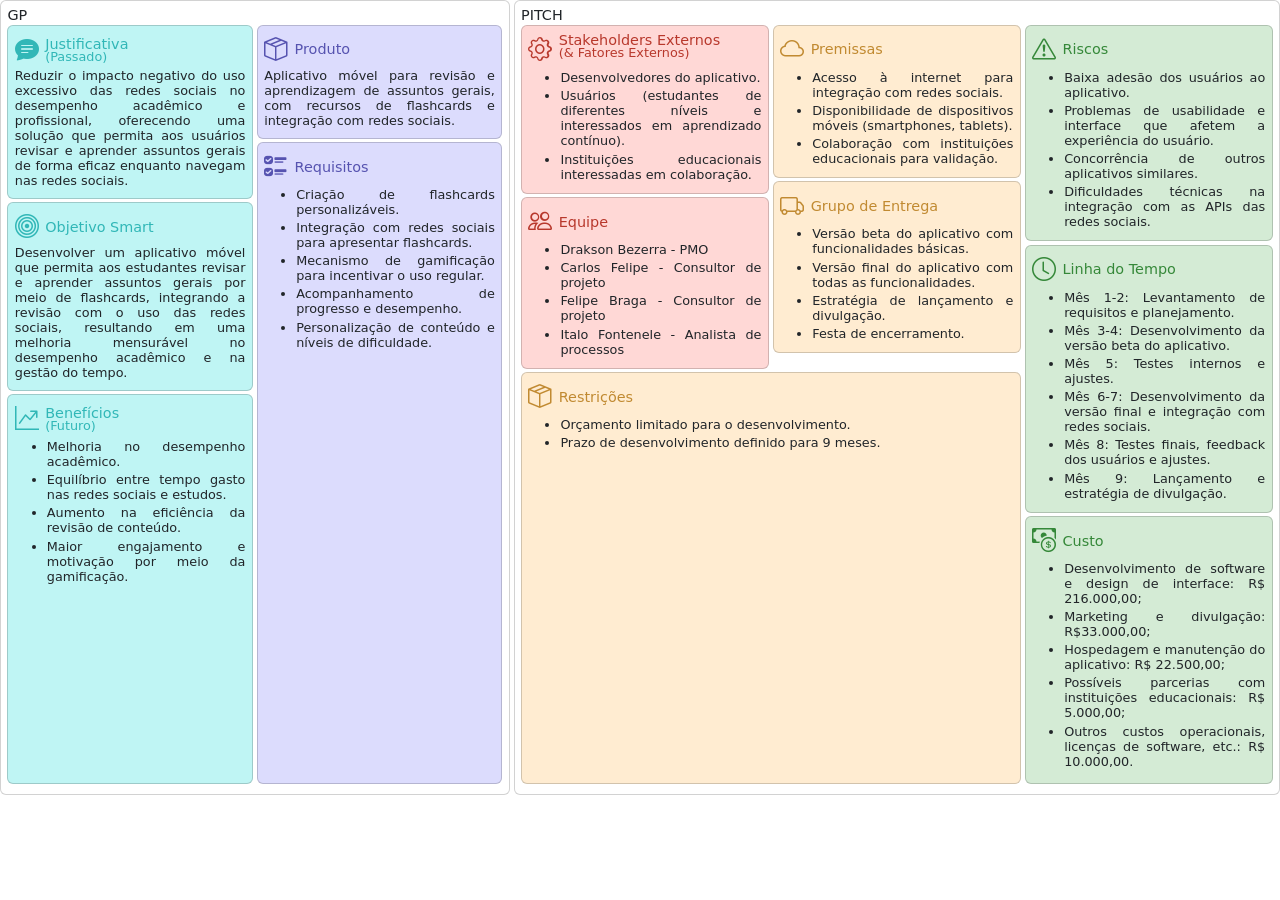
==== index.html @ 77c38dc1 "mudança de nome do arquivo: canvas.html → index.html" ====
<!doctype html>
<html lang="en">

<head>
	<meta charset="utf-8">
	<meta name="viewport" content="width=device-width, initial-scale=1">
	<title>Bootstrap demo</title>
	<link href="https://cdn.jsdelivr.net/npm/bootstrap@5.3.1/dist/css/bootstrap.min.css" rel="stylesheet"
		integrity="sha384-4bw+/aepP/YC94hEpVNVgiZdgIC5+VKNBQNGCHeKRQN+PtmoHDEXuppvnDJzQIu9" crossorigin="anonymous">
	<link rel="stylesheet" href="https://cdn.jsdelivr.net/npm/bootstrap-icons@1.10.5/font/bootstrap-icons.css">

	<link rel="stylesheet" href="/styles.css">
</head>

<body>
	<!-- <div class="container"> -->
	<div class="row gx-1">
		<div class="w-40">
			<div class="card h-100">
				<h5 class="card-title">GP</h5>
				<div class="card-body">
					<div class="row gx-1 h-100">
						<div class="col d-flex flex-column">

							<div class="card azul">
								<div class="card-head">
									<div class="card-icon">
										<i class="bi bi-chat-text-fill"></i>
									</div>
									<div class="card-herders-text">
										<h5 class="card-title">Justificativa</h5>
										<h6 class="card-subtitle">(Passado)</h6>
									</div>
								</div>
								<div class="card-body">
									<div class="card-body">
										<p>Reduzir o impacto negativo do uso excessivo das redes sociais no desempenho acadêmico e
											profissional, oferecendo uma solução que permita aos usuários revisar e aprender assuntos gerais
											de forma eficaz enquanto navegam nas redes sociais.</p>
									</div>
								</div>
							</div>

							<div class="card azul">
								<div class="card-head">
									<div class="card-icon">
										<i class="bi bi-bullseye"></i>
									</div>
									<div class="card-herders-text">
										<h5 class="card-title">Objetivo Smart</h5>
									</div>
								</div>
								<div class="card-body">
									<p>Desenvolver um aplicativo móvel que permita aos estudantes revisar e aprender assuntos gerais
										por meio de flashcards, integrando a revisão com o uso das redes sociais, resultando em uma
										melhoria mensurável no desempenho acadêmico e na gestão do tempo.</p>
								</div>
							</div>

							<div class="card azul flex-fill">
								<div class="card-head">
									<div class="card-icon">
										<i class="bi bi-graph-up-arrow"></i>
									</div>
									<div class="card-herders-text">
										<h5 class="card-title">Benefícios</h5>
										<h6 class="card-subtitle">(Futuro)</h6>
									</div>
								</div>
								<div class="card-body">
									<ul>
										<li>Melhoria no desempenho acadêmico.</li>
										<li>Equilíbrio entre tempo gasto nas redes sociais e estudos.</li>
										<li>Aumento na eficiência da revisão de conteúdo.</li>
										<li>Maior engajamento e motivação por meio da gamificação.</li>
									</ul>
								</div>
							</div>

						</div>
						<div class="col d-flex flex-column">

							<div class="card roxo">
								<div class="card-head">
									<div class="card-icon">
										<i class="bi bi-box-seam"></i>
									</div>
									<div class="card-herders-text">
										<h5 class="card-title">Produto</h5>
									</div>
								</div>
								<div class="card-body">
									<p>Aplicativo móvel para revisão e aprendizagem de assuntos gerais, com recursos de flashcards e
										integração com redes sociais.</p>
								</div>
							</div>

							<div class="card roxo flex-fill">
								<div class="card-head">
									<div class="card-icon">
										<i class="bi bi-ui-checks"></i>
									</div>
									<div class="card-herders-text">
										<h5 class="card-title">Requisitos</h5>
									</div>
								</div>
								<div class="card-body">
									<ul>
										<li>Criação de flashcards personalizáveis.</li>
										<li>Integração com redes sociais para apresentar flashcards.</li>
										<li>Mecanismo de gamificação para incentivar o uso regular.</li>
										<li>Acompanhamento de progresso e desempenho.</li>
										<li>Personalização de conteúdo e níveis de dificuldade.</li>
									</ul>
								</div>
							</div>

						</div>
					</div>
				</div>
			</div>
		</div>
		<div class="col">
			<div class="card h-100">
				<h5 class="card-title">PITCH</h5>
				<div class="card-body">
					<div class="row gx-1 h-100">
						<div class="col-8 d-flex flex-column">
							<div class="row gx-1">
								<div class="col d-flex flex-column">

									<div class="card vermelho">
										<div class="card-head">
											<div class="card-icon">
												<i class="bi bi-gear"></i>
											</div>
											<div class="card-herders-text">
												<h5 class="card-title">Stakeholders Externos</h5>
												<h6 class="card-subtitle mb-2 tesxt-body-secondary">(& Fatores Externos)</h6>
											</div>
										</div>
										<div class="card-body">
											<!-- Some borders are removed -->
											<ul>
												<li>Desenvolvedores do aplicativo.</li>
												<li>Usuários (estudantes de diferentes níveis e interessados em aprendizado contínuo).</li>
												<li>Instituições educacionais interessadas em colaboração.</li>
											</ul>
										</div>
									</div>

									<div class="card vermelho flex-fill">
										<div class="card-head">
											<div class="card-icon">
												<i class="bi bi-people"></i>
											</div>
											<div class="card-herders-text">
												<h5 class="card-title">Equipe</h5>
											</div>
										</div>
										<div class="card-body">
											<ul>
												<li>Drakson Bezerra - PMO</li>
												<li>Carlos Felipe - Consultor de projeto</li>
												<li>Felipe Braga - Consultor de projeto</li>
												<li>Italo Fontenele - Analista de processos</li>
											</ul>
										</div>
									</div>

								</div>
								<div class="col d-flex flex-column">

									<div class="card amarelo">
										<div class="card-head">
											<div class="card-icon">
												<i class="bi bi-cloud"></i>
											</div>
											<div class="card-herders-text">
												<h5 class="card-title">Premissas</h5>
											</div>
										</div>
										<div class="card-body">
											<!-- Some borders are removed -->
											<ul>
												<li>Acesso à internet para integração com redes sociais.</li>
												<li>Disponibilidade de dispositivos móveis (smartphones, tablets).</li>
												<li>Colaboração com instituições educacionais para validação.</li>
											</ul>
										</div>
									</div>

									<div class="card amarelo">
										<div class="card-head">
											<div class="card-icon">
												<i class="bi bi-truck"></i>
											</div>
											<div class="card-herders-text">
												<h5 class="card-title">Grupo de Entrega</h5>
											</div>
										</div>
										<div class="card-body">
											<ul>
												<li>Versão beta do aplicativo com funcionalidades básicas.</li>
												<li>Versão final do aplicativo com todas as funcionalidades.</li>
												<li>Estratégia de lançamento e divulgação.</li>
												<li>Festa de encerramento.</li>
											</ul>
										</div>
									</div>

								</div>
							</div>
							<div class="row gx-1 h-100">
								<div class="col d-flex flex-column">

									<div class="card amarelo flex-fill">
										<div class="card-head">
											<div class="card-icon">
												<i class="bi bi-box-seam"></i>
											</div>
											<div class="card-herders-text">
												<h5 class="card-title">Restrições</h5>
											</div>
										</div>
										<div class="card-body">
											<ul>
												<li>Orçamento limitado para o desenvolvimento.</li>
												<li>Prazo de desenvolvimento definido para 9 meses.</li>
											</ul>
										</div>
									</div>

								</div>
							</div>
						</div>
						<div class="col-4 d-flex flex-column">

							<div class="card verde">
								<div class="card-head">
									<div class="card-icon">
										<i class="bi bi-exclamation-triangle"></i>
									</div>
									<div class="card-herders-text">
										<h5 class="card-title">Riscos</h5>
									</div>
								</div>
								<div class="card-body">
									<ul>
										<li>Baixa adesão dos usuários ao aplicativo.</li>
										<li>Problemas de usabilidade e interface que afetem a experiência do usuário.</li>
										<li>Concorrência de outros aplicativos similares.</li>
										<li>Dificuldades técnicas na integração com as APIs das redes sociais.</li>
									</ul>
								</div>
							</div>

							<div class="card verde">
								<div class="card-head">
									<div class="card-icon">
										<i class="bi bi-clock"></i>
									</div>
									<div class="card-herders-text">
										<h5 class="card-title">Linha do Tempo</h5>
									</div>
								</div>
								<div class="card-body">
									<ul>
										<li>Mês 1-2: Levantamento de requisitos e planejamento.</li>
										<li>Mês 3-4: Desenvolvimento da versão beta do aplicativo.</li>
										<li>Mês 5: Testes internos e ajustes.</li>
										<li>Mês 6-7: Desenvolvimento da versão final e integração com redes sociais.</li>
										<li>Mês 8: Testes finais, feedback dos usuários e ajustes.</li>
										<li>Mês 9: Lançamento e estratégia de divulgação.</li>
									</ul>
								</div>
							</div>

							<div class="card verde flex-fill">
								<div class="card-head">
									<div class="card-icon">
										<i class="bi bi-cash-coin"></i>
									</div>
									<div class="card-herders-text">
										<h5 class="card-title">Custo</h5>
									</div>
								</div>
								<div class="card-body">
									<ul>
										<li>Desenvolvimento de software e design de interface: R$ 216.000,00;</li>
										<li>Marketing e divulgação: R$33.000,00;</li>
										<li>Hospedagem e manutenção do aplicativo: R$ 22.500,00;</li>
										<li>Possíveis parcerias com instituições educacionais: R$ 5.000,00;</li>
										<li>Outros custos operacionais, licenças de software, etc.: R$ 10.000,00.</li>
									</ul>
								</div>
							</div>

						</div>
					</div>
				</div>
			</div>
		</div>

	</div>
	<!-- </div> -->






	<script src="https://cdn.jsdelivr.net/npm/bootstrap@5.3.1/dist/js/bootstrap.bundle.min.js"
		integrity="sha384-HwwvtgBNo3bZJJLYd8oVXjrBZt8cqVSpeBNS5n7C8IVInixGAoxmnlMuBnhbgrkm" crossorigin="anonymous">
		</script>
</body>

</html>
---- styles.css ----
p {
	font-size: 0.8rem;
	margin-bottom: 0.2rem;
	line-height: initial;
}

li {
	font-size: 0.8rem;
	background-color: #00ffff00 !important;
	line-height: initial;
	padding-top: 0.1rem !important;
	padding-bottom: 0.1rem !important;
}

ul {
	margin-bottom: 0.2rem;
}

.card {
	padding: 0.4rem !important;
	margin-bottom: 0.2rem;
}

h5.card-title {
	font-size: 0.9rem;
	margin-bottom: 0px;
}

h6.card-subtitle {
	font-size: 0.8rem;
	margin-bottom: 0px;
}

.card-head {
	display: flex;
	flex-direction: row;
	align-items: center;

	.row {
		align-items: center;
	}
}

.card-body {
	padding: 0px;
	text-align: justify;
}

.card-icon {
	font-size: 1.5rem;
	padding: 0px;
	padding-right: 0.4rem;
	text-align: right;
	width: 2rem !important;
	float: left;
}

.card-herders-text {
	width: 100%;
	height: 100%;
	align-items: center;
}

.azul {
	background-color: #BFF5F4;

	.card-head {
		color: #31b7b7 !important;
	}
}

.roxo {
	background-color: #DCDCFD;

	.card-head {
		color: #5653b0 !important;
	}
}

.vermelho {
	background-color: #FFD8D6;

	.card-head {
		color: #b8382c !important;
	}
}

.amarelo {
	background-color: #FFECD1;

	.card-head {
		color: #c18a31 !important;
	}
}

.verde {
	background-color: #D4EBD5;

	.card-head {
		color: #358839 !important;
	}
}

.v-auto {
	flex: 0 1 auto;
}

.v-remaining {
	flex: 1 1 auto;
}

.w-40 {
	width: 40%;
}

.last-child {
	flex: 1 1 100%;
}

.card-herders-text {
	display: flex;
	align-items: flex-start;
	flex-direction: column;
	justify-content: center;
}
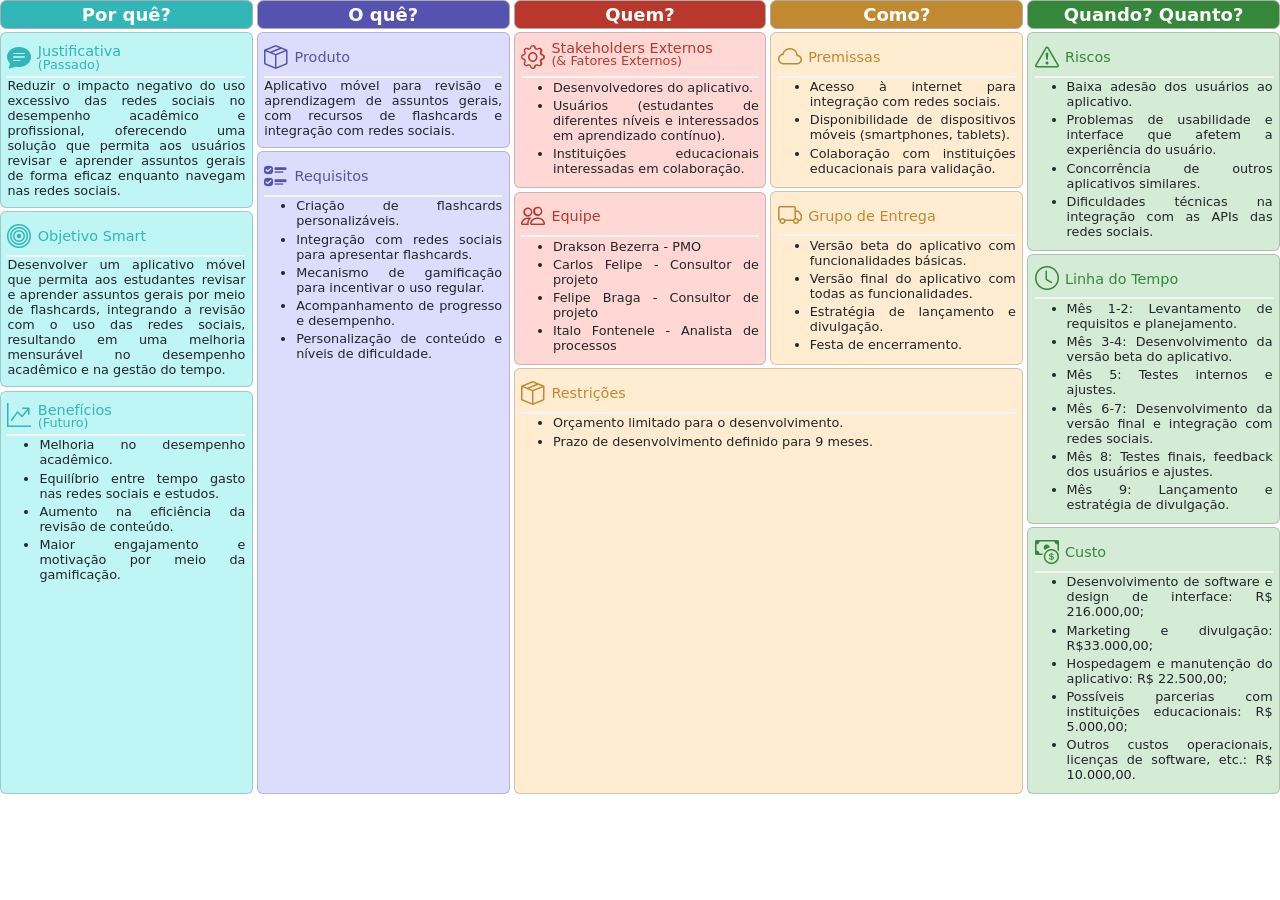
==== commit da746fad: "adição de cabeçalhos nas colunas" ====
--- a/index.html
+++ b/index.html
@@ -4,311 +4,295 @@
 <head>
 	<meta charset="utf-8">
 	<meta name="viewport" content="width=device-width, initial-scale=1">
-	<title>Bootstrap demo</title>
+	<title>PARE - PM Canvas</title>
 	<link href="https://cdn.jsdelivr.net/npm/bootstrap@5.3.1/dist/css/bootstrap.min.css" rel="stylesheet"
 		integrity="sha384-4bw+/aepP/YC94hEpVNVgiZdgIC5+VKNBQNGCHeKRQN+PtmoHDEXuppvnDJzQIu9" crossorigin="anonymous">
 	<link rel="stylesheet" href="https://cdn.jsdelivr.net/npm/bootstrap-icons@1.10.5/font/bootstrap-icons.css">
 
-	<link rel="stylesheet" href="/styles.css">
+	<link rel="stylesheet" href="css/styles.css">
 </head>
 
 <body>
-	<!-- <div class="container"> -->
-	<div class="row gx-1">
-		<div class="w-40">
-			<div class="card h-100">
-				<h5 class="card-title">GP</h5>
-				<div class="card-body">
-					<div class="row gx-1 h-100">
-						<div class="col d-flex flex-column">
-
-							<div class="card azul">
-								<div class="card-head">
-									<div class="card-icon">
-										<i class="bi bi-chat-text-fill"></i>
-									</div>
-									<div class="card-herders-text">
-										<h5 class="card-title">Justificativa</h5>
-										<h6 class="card-subtitle">(Passado)</h6>
-									</div>
-								</div>
-								<div class="card-body">
-									<div class="card-body">
-										<p>Reduzir o impacto negativo do uso excessivo das redes sociais no desempenho acadêmico e
-											profissional, oferecendo uma solução que permita aos usuários revisar e aprender assuntos gerais
-											de forma eficaz enquanto navegam nas redes sociais.</p>
-									</div>
-								</div>
-							</div>
-
-							<div class="card azul">
-								<div class="card-head">
-									<div class="card-icon">
-										<i class="bi bi-bullseye"></i>
-									</div>
-									<div class="card-herders-text">
-										<h5 class="card-title">Objetivo Smart</h5>
-									</div>
-								</div>
-								<div class="card-body">
-									<p>Desenvolver um aplicativo móvel que permita aos estudantes revisar e aprender assuntos gerais
-										por meio de flashcards, integrando a revisão com o uso das redes sociais, resultando em uma
-										melhoria mensurável no desempenho acadêmico e na gestão do tempo.</p>
-								</div>
-							</div>
-
-							<div class="card azul flex-fill">
-								<div class="card-head">
-									<div class="card-icon">
-										<i class="bi bi-graph-up-arrow"></i>
-									</div>
-									<div class="card-herders-text">
-										<h5 class="card-title">Benefícios</h5>
-										<h6 class="card-subtitle">(Futuro)</h6>
-									</div>
-								</div>
-								<div class="card-body">
-									<ul>
-										<li>Melhoria no desempenho acadêmico.</li>
-										<li>Equilíbrio entre tempo gasto nas redes sociais e estudos.</li>
-										<li>Aumento na eficiência da revisão de conteúdo.</li>
-										<li>Maior engajamento e motivação por meio da gamificação.</li>
-									</ul>
-								</div>
-							</div>
-
-						</div>
-						<div class="col d-flex flex-column">
-
-							<div class="card roxo">
-								<div class="card-head">
-									<div class="card-icon">
-										<i class="bi bi-box-seam"></i>
-									</div>
-									<div class="card-herders-text">
-										<h5 class="card-title">Produto</h5>
-									</div>
-								</div>
-								<div class="card-body">
-									<p>Aplicativo móvel para revisão e aprendizagem de assuntos gerais, com recursos de flashcards e
-										integração com redes sociais.</p>
-								</div>
-							</div>
-
-							<div class="card roxo flex-fill">
-								<div class="card-head">
-									<div class="card-icon">
-										<i class="bi bi-ui-checks"></i>
-									</div>
-									<div class="card-herders-text">
-										<h5 class="card-title">Requisitos</h5>
-									</div>
-								</div>
-								<div class="card-body">
-									<ul>
-										<li>Criação de flashcards personalizáveis.</li>
-										<li>Integração com redes sociais para apresentar flashcards.</li>
-										<li>Mecanismo de gamificação para incentivar o uso regular.</li>
-										<li>Acompanhamento de progresso e desempenho.</li>
-										<li>Personalização de conteúdo e níveis de dificuldade.</li>
-									</ul>
-								</div>
-							</div>
-
-						</div>
-					</div>
-				</div>
-			</div>
+	<div class="row gx-1 h-100">
+		<div class="d-flex flex-column w-20">
+
+			<div class="column-header azul">Por quê?</div>
+
+			<div class="card azul">
+				<div class="card-head">
+					<div class="card-icon">
+						<i class="bi bi-chat-text-fill"></i>
+					</div>
+					<div class="card-herders-text">
+						<h5 class="card-title">Justificativa</h5>
+						<h6 class="card-subtitle">(Passado)</h6>
+					</div>
+				</div>
+				<div class="card-body">
+					<div class="card-body">
+						<p>Reduzir o impacto negativo do uso excessivo das redes sociais no desempenho acadêmico e
+							profissional, oferecendo uma solução que permita aos usuários revisar e aprender assuntos gerais
+							de forma eficaz enquanto navegam nas redes sociais.</p>
+					</div>
+				</div>
+			</div>
+
+			<div class="card azul">
+				<div class="card-head">
+					<div class="card-icon">
+						<i class="bi bi-bullseye"></i>
+					</div>
+					<div class="card-herders-text">
+						<h5 class="card-title">Objetivo Smart</h5>
+					</div>
+				</div>
+				<div class="card-body">
+					<p>Desenvolver um aplicativo móvel que permita aos estudantes revisar e aprender assuntos gerais
+						por meio de flashcards, integrando a revisão com o uso das redes sociais, resultando em uma
+						melhoria mensurável no desempenho acadêmico e na gestão do tempo.</p>
+				</div>
+			</div>
+
+			<div class="card azul flex-fill">
+				<div class="card-head">
+					<div class="card-icon">
+						<i class="bi bi-graph-up-arrow"></i>
+					</div>
+					<div class="card-herders-text">
+						<h5 class="card-title">Benefícios</h5>
+						<h6 class="card-subtitle">(Futuro)</h6>
+					</div>
+				</div>
+				<div class="card-body">
+					<ul>
+						<li>Melhoria no desempenho acadêmico.</li>
+						<li>Equilíbrio entre tempo gasto nas redes sociais e estudos.</li>
+						<li>Aumento na eficiência da revisão de conteúdo.</li>
+						<li>Maior engajamento e motivação por meio da gamificação.</li>
+					</ul>
+				</div>
+			</div>
+
 		</div>
-		<div class="col">
-			<div class="card h-100">
-				<h5 class="card-title">PITCH</h5>
-				<div class="card-body">
-					<div class="row gx-1 h-100">
-						<div class="col-8 d-flex flex-column">
-							<div class="row gx-1">
-								<div class="col d-flex flex-column">
-
-									<div class="card vermelho">
-										<div class="card-head">
-											<div class="card-icon">
-												<i class="bi bi-gear"></i>
-											</div>
-											<div class="card-herders-text">
-												<h5 class="card-title">Stakeholders Externos</h5>
-												<h6 class="card-subtitle mb-2 tesxt-body-secondary">(& Fatores Externos)</h6>
-											</div>
-										</div>
-										<div class="card-body">
-											<!-- Some borders are removed -->
-											<ul>
-												<li>Desenvolvedores do aplicativo.</li>
-												<li>Usuários (estudantes de diferentes níveis e interessados em aprendizado contínuo).</li>
-												<li>Instituições educacionais interessadas em colaboração.</li>
-											</ul>
-										</div>
-									</div>
-
-									<div class="card vermelho flex-fill">
-										<div class="card-head">
-											<div class="card-icon">
-												<i class="bi bi-people"></i>
-											</div>
-											<div class="card-herders-text">
-												<h5 class="card-title">Equipe</h5>
-											</div>
-										</div>
-										<div class="card-body">
-											<ul>
-												<li>Drakson Bezerra - PMO</li>
-												<li>Carlos Felipe - Consultor de projeto</li>
-												<li>Felipe Braga - Consultor de projeto</li>
-												<li>Italo Fontenele - Analista de processos</li>
-											</ul>
-										</div>
-									</div>
-
-								</div>
-								<div class="col d-flex flex-column">
-
-									<div class="card amarelo">
-										<div class="card-head">
-											<div class="card-icon">
-												<i class="bi bi-cloud"></i>
-											</div>
-											<div class="card-herders-text">
-												<h5 class="card-title">Premissas</h5>
-											</div>
-										</div>
-										<div class="card-body">
-											<!-- Some borders are removed -->
-											<ul>
-												<li>Acesso à internet para integração com redes sociais.</li>
-												<li>Disponibilidade de dispositivos móveis (smartphones, tablets).</li>
-												<li>Colaboração com instituições educacionais para validação.</li>
-											</ul>
-										</div>
-									</div>
-
-									<div class="card amarelo">
-										<div class="card-head">
-											<div class="card-icon">
-												<i class="bi bi-truck"></i>
-											</div>
-											<div class="card-herders-text">
-												<h5 class="card-title">Grupo de Entrega</h5>
-											</div>
-										</div>
-										<div class="card-body">
-											<ul>
-												<li>Versão beta do aplicativo com funcionalidades básicas.</li>
-												<li>Versão final do aplicativo com todas as funcionalidades.</li>
-												<li>Estratégia de lançamento e divulgação.</li>
-												<li>Festa de encerramento.</li>
-											</ul>
-										</div>
-									</div>
-
-								</div>
-							</div>
-							<div class="row gx-1 h-100">
-								<div class="col d-flex flex-column">
-
-									<div class="card amarelo flex-fill">
-										<div class="card-head">
-											<div class="card-icon">
-												<i class="bi bi-box-seam"></i>
-											</div>
-											<div class="card-herders-text">
-												<h5 class="card-title">Restrições</h5>
-											</div>
-										</div>
-										<div class="card-body">
-											<ul>
-												<li>Orçamento limitado para o desenvolvimento.</li>
-												<li>Prazo de desenvolvimento definido para 9 meses.</li>
-											</ul>
-										</div>
-									</div>
-
-								</div>
-							</div>
-						</div>
-						<div class="col-4 d-flex flex-column">
-
-							<div class="card verde">
-								<div class="card-head">
-									<div class="card-icon">
-										<i class="bi bi-exclamation-triangle"></i>
-									</div>
-									<div class="card-herders-text">
-										<h5 class="card-title">Riscos</h5>
-									</div>
-								</div>
-								<div class="card-body">
-									<ul>
-										<li>Baixa adesão dos usuários ao aplicativo.</li>
-										<li>Problemas de usabilidade e interface que afetem a experiência do usuário.</li>
-										<li>Concorrência de outros aplicativos similares.</li>
-										<li>Dificuldades técnicas na integração com as APIs das redes sociais.</li>
-									</ul>
-								</div>
-							</div>
-
-							<div class="card verde">
-								<div class="card-head">
-									<div class="card-icon">
-										<i class="bi bi-clock"></i>
-									</div>
-									<div class="card-herders-text">
-										<h5 class="card-title">Linha do Tempo</h5>
-									</div>
-								</div>
-								<div class="card-body">
-									<ul>
-										<li>Mês 1-2: Levantamento de requisitos e planejamento.</li>
-										<li>Mês 3-4: Desenvolvimento da versão beta do aplicativo.</li>
-										<li>Mês 5: Testes internos e ajustes.</li>
-										<li>Mês 6-7: Desenvolvimento da versão final e integração com redes sociais.</li>
-										<li>Mês 8: Testes finais, feedback dos usuários e ajustes.</li>
-										<li>Mês 9: Lançamento e estratégia de divulgação.</li>
-									</ul>
-								</div>
-							</div>
-
-							<div class="card verde flex-fill">
-								<div class="card-head">
-									<div class="card-icon">
-										<i class="bi bi-cash-coin"></i>
-									</div>
-									<div class="card-herders-text">
-										<h5 class="card-title">Custo</h5>
-									</div>
-								</div>
-								<div class="card-body">
-									<ul>
-										<li>Desenvolvimento de software e design de interface: R$ 216.000,00;</li>
-										<li>Marketing e divulgação: R$33.000,00;</li>
-										<li>Hospedagem e manutenção do aplicativo: R$ 22.500,00;</li>
-										<li>Possíveis parcerias com instituições educacionais: R$ 5.000,00;</li>
-										<li>Outros custos operacionais, licenças de software, etc.: R$ 10.000,00.</li>
-									</ul>
-								</div>
-							</div>
-
-						</div>
-					</div>
-				</div>
-			</div>
+		<div class="d-flex flex-column w-20">
+
+			<div class="column-header roxo">O quê?</div>
+
+			<div class="card roxo">
+				<div class="card-head">
+					<div class="card-icon">
+						<i class="bi bi-box-seam"></i>
+					</div>
+					<div class="card-herders-text">
+						<h5 class="card-title">Produto</h5>
+					</div>
+				</div>
+				<div class="card-body">
+					<p>Aplicativo móvel para revisão e aprendizagem de assuntos gerais, com recursos de flashcards e
+						integração com redes sociais.</p>
+				</div>
+			</div>
+
+			<div class="card roxo flex-fill">
+				<div class="card-head">
+					<div class="card-icon">
+						<i class="bi bi-ui-checks"></i>
+					</div>
+					<div class="card-herders-text">
+						<h5 class="card-title">Requisitos</h5>
+					</div>
+				</div>
+				<div class="card-body">
+					<ul>
+						<li>Criação de flashcards personalizáveis.</li>
+						<li>Integração com redes sociais para apresentar flashcards.</li>
+						<li>Mecanismo de gamificação para incentivar o uso regular.</li>
+						<li>Acompanhamento de progresso e desempenho.</li>
+						<li>Personalização de conteúdo e níveis de dificuldade.</li>
+					</ul>
+				</div>
+			</div>
+
 		</div>
-
+		<div class="d-flex flex-column w-40">
+			<div class="row gx-1">
+				<div class="col d-flex flex-column">
+
+					<div class="column-header vermelho">Quem?</div>
+
+					<div class="card vermelho">
+						<div class="card-head">
+							<div class="card-icon">
+								<i class="bi bi-gear"></i>
+							</div>
+							<div class="card-herders-text">
+								<h5 class="card-title">Stakeholders Externos</h5>
+								<h6 class="card-subtitle mb-2 tesxt-body-secondary">(& Fatores Externos)</h6>
+							</div>
+						</div>
+						<div class="card-body">
+							<!-- Some borders are removed -->
+							<ul>
+								<li>Desenvolvedores do aplicativo.</li>
+								<li>Usuários (estudantes de diferentes níveis e interessados em aprendizado contínuo).</li>
+								<li>Instituições educacionais interessadas em colaboração.</li>
+							</ul>
+						</div>
+					</div>
+
+					<div class="card vermelho flex-fill">
+						<div class="card-head">
+							<div class="card-icon">
+								<i class="bi bi-people"></i>
+							</div>
+							<div class="card-herders-text">
+								<h5 class="card-title">Equipe</h5>
+							</div>
+						</div>
+						<div class="card-body">
+							<ul>
+								<li>Drakson Bezerra - PMO</li>
+								<li>Carlos Felipe - Consultor de projeto</li>
+								<li>Felipe Braga - Consultor de projeto</li>
+								<li>Italo Fontenele - Analista de processos</li>
+							</ul>
+						</div>
+					</div>
+
+				</div>
+				<div class="col d-flex flex-column">
+
+			<div class="column-header amarelo">Como?</div>
+
+					<div class="card amarelo">
+						<div class="card-head">
+							<div class="card-icon">
+								<i class="bi bi-cloud"></i>
+							</div>
+							<div class="card-herders-text">
+								<h5 class="card-title">Premissas</h5>
+							</div>
+						</div>
+						<div class="card-body">
+							<!-- Some borders are removed -->
+							<ul>
+								<li>Acesso à internet para integração com redes sociais.</li>
+								<li>Disponibilidade de dispositivos móveis (smartphones, tablets).</li>
+								<li>Colaboração com instituições educacionais para validação.</li>
+							</ul>
+						</div>
+					</div>
+
+					<div class="card amarelo">
+						<div class="card-head">
+							<div class="card-icon">
+								<i class="bi bi-truck"></i>
+							</div>
+							<div class="card-herders-text">
+								<h5 class="card-title">Grupo de Entrega</h5>
+							</div>
+						</div>
+						<div class="card-body">
+							<ul>
+								<li>Versão beta do aplicativo com funcionalidades básicas.</li>
+								<li>Versão final do aplicativo com todas as funcionalidades.</li>
+								<li>Estratégia de lançamento e divulgação.</li>
+								<li>Festa de encerramento.</li>
+							</ul>
+						</div>
+					</div>
+
+				</div>
+			</div>
+			<div class="row gx-1 h-100">
+				<div class="col d-flex flex-column">
+
+					<div class="card amarelo flex-fill">
+						<div class="card-head">
+							<div class="card-icon">
+								<i class="bi bi-box-seam"></i>
+							</div>
+							<div class="card-herders-text">
+								<h5 class="card-title">Restrições</h5>
+							</div>
+						</div>
+						<div class="card-body">
+							<ul>
+								<li>Orçamento limitado para o desenvolvimento.</li>
+								<li>Prazo de desenvolvimento definido para 9 meses.</li>
+							</ul>
+						</div>
+					</div>
+
+				</div>
+			</div>
+		</div>
+		<div class="d-flex flex-column w-20">
+
+			<div class="column-header verde">Quando? Quanto?</div>
+
+			<div class="card verde">
+				<div class="card-head">
+					<div class="card-icon">
+						<i class="bi bi-exclamation-triangle"></i>
+					</div>
+					<div class="card-herders-text">
+						<h5 class="card-title">Riscos</h5>
+					</div>
+				</div>
+				<div class="card-body">
+					<ul>
+						<li>Baixa adesão dos usuários ao aplicativo.</li>
+						<li>Problemas de usabilidade e interface que afetem a experiência do usuário.</li>
+						<li>Concorrência de outros aplicativos similares.</li>
+						<li>Dificuldades técnicas na integração com as APIs das redes sociais.</li>
+					</ul>
+				</div>
+			</div>
+
+			<div class="card verde">
+				<div class="card-head">
+					<div class="card-icon">
+						<i class="bi bi-clock"></i>
+					</div>
+					<div class="card-herders-text">
+						<h5 class="card-title">Linha do Tempo</h5>
+					</div>
+				</div>
+				<div class="card-body">
+					<ul>
+						<li>Mês 1-2: Levantamento de requisitos e planejamento.</li>
+						<li>Mês 3-4: Desenvolvimento da versão beta do aplicativo.</li>
+						<li>Mês 5: Testes internos e ajustes.</li>
+						<li>Mês 6-7: Desenvolvimento da versão final e integração com redes sociais.</li>
+						<li>Mês 8: Testes finais, feedback dos usuários e ajustes.</li>
+						<li>Mês 9: Lançamento e estratégia de divulgação.</li>
+					</ul>
+				</div>
+			</div>
+
+			<div class="card verde flex-fill">
+				<div class="card-head">
+					<div class="card-icon">
+						<i class="bi bi-cash-coin"></i>
+					</div>
+					<div class="card-herders-text">
+						<h5 class="card-title">Custo</h5>
+					</div>
+				</div>
+				<div class="card-body">
+					<ul>
+						<li>Desenvolvimento de software e design de interface: R$ 216.000,00;</li>
+						<li>Marketing e divulgação: R$33.000,00;</li>
+						<li>Hospedagem e manutenção do aplicativo: R$ 22.500,00;</li>
+						<li>Possíveis parcerias com instituições educacionais: R$ 5.000,00;</li>
+						<li>Outros custos operacionais, licenças de software, etc.: R$ 10.000,00.</li>
+					</ul>
+				</div>
+			</div>
+
+		</div>
 	</div>
-	<!-- </div> -->
-
-
-
-
-
 
 	<script src="https://cdn.jsdelivr.net/npm/bootstrap@5.3.1/dist/js/bootstrap.bundle.min.js"
 		integrity="sha384-HwwvtgBNo3bZJJLYd8oVXjrBZt8cqVSpeBNS5n7C8IVInixGAoxmnlMuBnhbgrkm" crossorigin="anonymous">
--- a/css/styles.css
+++ b/css/styles.css
@@ -0,0 +1,161 @@
+p {
+	font-size: 0.8rem;
+	margin-bottom: 0.2rem;
+	line-height: initial;
+}
+
+li {
+	font-size: 0.8rem;
+	background-color: #00ffff00 !important;
+	line-height: initial;
+	padding-top: 0.1rem !important;
+	padding-bottom: 0.1rem !important;
+}
+
+ul {
+	margin-bottom: 0.2rem;
+}
+
+.card {
+	padding: 0.4rem !important;
+	margin-bottom: 0.2rem;
+}
+
+h5.card-title {
+	font-size: 0.9rem;
+	margin-bottom: 0px;
+}
+
+h6.card-subtitle {
+	font-size: 0.8rem;
+	margin-bottom: 0px;
+}
+
+.card-head {
+	display: flex;
+	flex-direction: row;
+	align-items: center;
+	border-bottom: whitesmoke solid 2px;
+
+	.row {
+		align-items: center;
+	}
+}
+
+.card-body {
+	padding: 0px;
+	text-align: justify;
+}
+
+.card-icon {
+	font-size: 1.5rem;
+	padding: 0px;
+	padding-right: 0.4rem;
+	text-align: right;
+	width: 2rem !important;
+	float: left;
+}
+
+.card-herders-text {
+	width: 100%;
+	height: 100%;
+	align-items: center;
+}
+
+.azul {
+	background-color: #BFF5F4;
+
+	.card-head {
+		color: #31b7b7 !important;
+	}
+}
+
+.roxo {
+	background-color: #DCDCFD;
+
+	.card-head {
+		color: #5653b0 !important;
+	}
+}
+
+.vermelho {
+	background-color: #FFD8D6;
+
+	.card-head {
+		color: #b8382c !important;
+	}
+}
+
+.amarelo {
+	background-color: #FFECD1;
+
+	.card-head {
+		color: #c18a31 !important;
+	}
+}
+
+.verde {
+	background-color: #D4EBD5;
+
+	.card-head {
+		color: #358839 !important;
+	}
+}
+
+.column-header {
+	color: white;
+	font-size: large;
+	font-weight: bold;
+	margin-bottom: 0.2rem;
+	border: 1px;
+	border-radius: 0.4rem;
+	text-align: center;
+	border: rgb(173, 173, 173) solid 1px;
+}
+
+.column-header.azul {		
+	background-color: #31b7b7;
+}
+
+.column-header.roxo {		
+	background-color: #5653b0;
+}
+
+.column-header.vermelho {		
+	background-color: #b8382c;
+}
+
+.column-header.amarelo {		
+	background-color: #c18a31;
+}
+
+.column-header.verde {		
+	background-color: #358839;
+}
+
+.v-auto {
+	flex: 0 1 auto;
+}
+
+.v-remaining {
+	flex: 1 1 auto;
+}
+
+.w-40 {
+	width: 40%;
+}
+
+.w-20 {
+	width: 20% !important;
+}
+
+.last-child {
+	flex: 1 1 100%;
+}
+
+.card-herders-text {
+	display: flex;
+	align-items: flex-start;
+	flex-direction: column;
+	justify-content: center;
+}
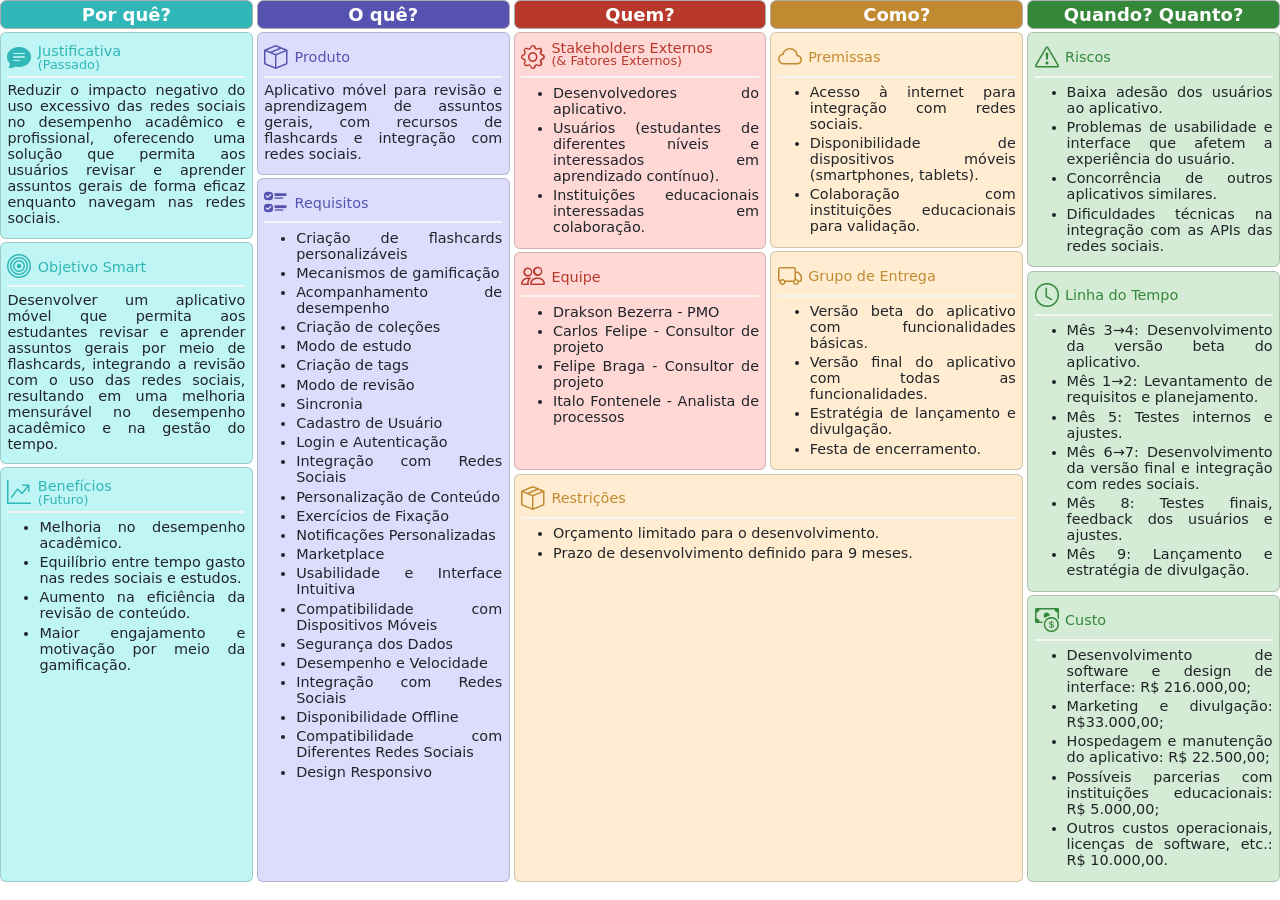
==== commit 23cae38e: "adição de requisitos" ====
--- a/index.html
+++ b/index.html
@@ -13,8 +13,8 @@
 </head>
 
 <body>
-	<div class="row gx-1 h-100">
-		<div class="d-flex flex-column w-20">
+	<div class="row gx-1">
+		<div class="col-md d-flex flex-column">
 
 			<div class="column-header azul">Por quê?</div>
 
@@ -74,7 +74,7 @@
 			</div>
 
 		</div>
-		<div class="d-flex flex-column w-20">
+		<div class="col-md d-flex flex-column col">
 
 			<div class="column-header roxo">O quê?</div>
 
@@ -104,19 +104,37 @@
 				</div>
 				<div class="card-body">
 					<ul>
-						<li>Criação de flashcards personalizáveis.</li>
-						<li>Integração com redes sociais para apresentar flashcards.</li>
-						<li>Mecanismo de gamificação para incentivar o uso regular.</li>
-						<li>Acompanhamento de progresso e desempenho.</li>
-						<li>Personalização de conteúdo e níveis de dificuldade.</li>
+						<li>Criação de flashcards personalizáveis</li>
+						<li>Mecanismos de gamificação</li>
+						<li>Acompanhamento de desempenho</li>
+						<li>Criação de coleções</li>
+						<li>Modo de estudo</li>
+						<li>Criação de tags</li>
+						<li>Modo de revisão</li>
+						<li>Sincronia</li>
+						<li>Cadastro de Usuário</li>
+						<li>Login e Autenticação</li>
+						<li>Integração com Redes Sociais</li>
+						<li>Personalização de Conteúdo</li>
+						<li>Exercícios de Fixação</li>
+						<li>Notificações Personalizadas</li>
+						<li>Marketplace</li>
+						<li>Usabilidade e Interface Intuitiva</li>
+						<li>Compatibilidade com Dispositivos Móveis</li>
+						<li>Segurança dos Dados</li>
+						<li>Desempenho e Velocidade</li>
+						<li>Integração com Redes Sociais</li>
+						<li>Disponibilidade Offline</li>
+						<li>Compatibilidade com Diferentes Redes Sociais</li>
+						<li>Design Responsivo</li>
 					</ul>
 				</div>
 			</div>
 
 		</div>
-		<div class="d-flex flex-column w-40">
+		<div class="col-md min-40 d-flex flex-column">
 			<div class="row gx-1">
-				<div class="col d-flex flex-column">
+				<div class="col-md d-flex flex-column">
 
 					<div class="column-header vermelho">Quem?</div>
 
@@ -160,9 +178,9 @@
 					</div>
 
 				</div>
-				<div class="col d-flex flex-column">
-
-			<div class="column-header amarelo">Como?</div>
+				<div class="col-md d-flex flex-column">
+
+					<div class="column-header amarelo">Como?</div>
 
 					<div class="card amarelo">
 						<div class="card-head">
@@ -205,7 +223,7 @@
 				</div>
 			</div>
 			<div class="row gx-1 h-100">
-				<div class="col d-flex flex-column">
+				<div class="col-md d-flex flex-column">
 
 					<div class="card amarelo flex-fill">
 						<div class="card-head">
@@ -227,7 +245,7 @@
 				</div>
 			</div>
 		</div>
-		<div class="d-flex flex-column w-20">
+		<div class="col-md d-flex flex-column col">
 
 			<div class="column-header verde">Quando? Quanto?</div>
 
@@ -261,10 +279,10 @@
 				</div>
 				<div class="card-body">
 					<ul>
-						<li>Mês 1-2: Levantamento de requisitos e planejamento.</li>
-						<li>Mês 3-4: Desenvolvimento da versão beta do aplicativo.</li>
+						<li>Mês 3→4: Desenvolvimento da versão beta do aplicativo.</li>
+						<li>Mês 1→2: Levantamento de requisitos e planejamento.</li>
 						<li>Mês 5: Testes internos e ajustes.</li>
-						<li>Mês 6-7: Desenvolvimento da versão final e integração com redes sociais.</li>
+						<li>Mês 6→7: Desenvolvimento da versão final e integração com redes sociais.</li>
 						<li>Mês 8: Testes finais, feedback dos usuários e ajustes.</li>
 						<li>Mês 9: Lançamento e estratégia de divulgação.</li>
 					</ul>
--- a/css/styles.css
+++ b/css/styles.css
@@ -1,11 +1,12 @@
 p {
-	font-size: 0.8rem;
-	margin-bottom: 0.2rem;
+	font-size: 0.9rem;
+	margin-bottom: 0.3rem;
+	margin-top: 0.3rem;
 	line-height: initial;
 }
 
 li {
-	font-size: 0.8rem;
+	font-size: 0.9rem;
 	background-color: #00ffff00 !important;
 	line-height: initial;
 	padding-top: 0.1rem !important;
@@ -13,7 +14,8 @@
 }
 
 ul {
-	margin-bottom: 0.2rem;
+	margin-bottom: 0.3rem;
+	margin-top: 0.3rem;
 }
 
 .card {
@@ -158,4 +160,8 @@
 	align-items: flex-start;
 	flex-direction: column;
 	justify-content: center;
+}
+
+.min-40 {
+	min-width: 40% !important;
 }
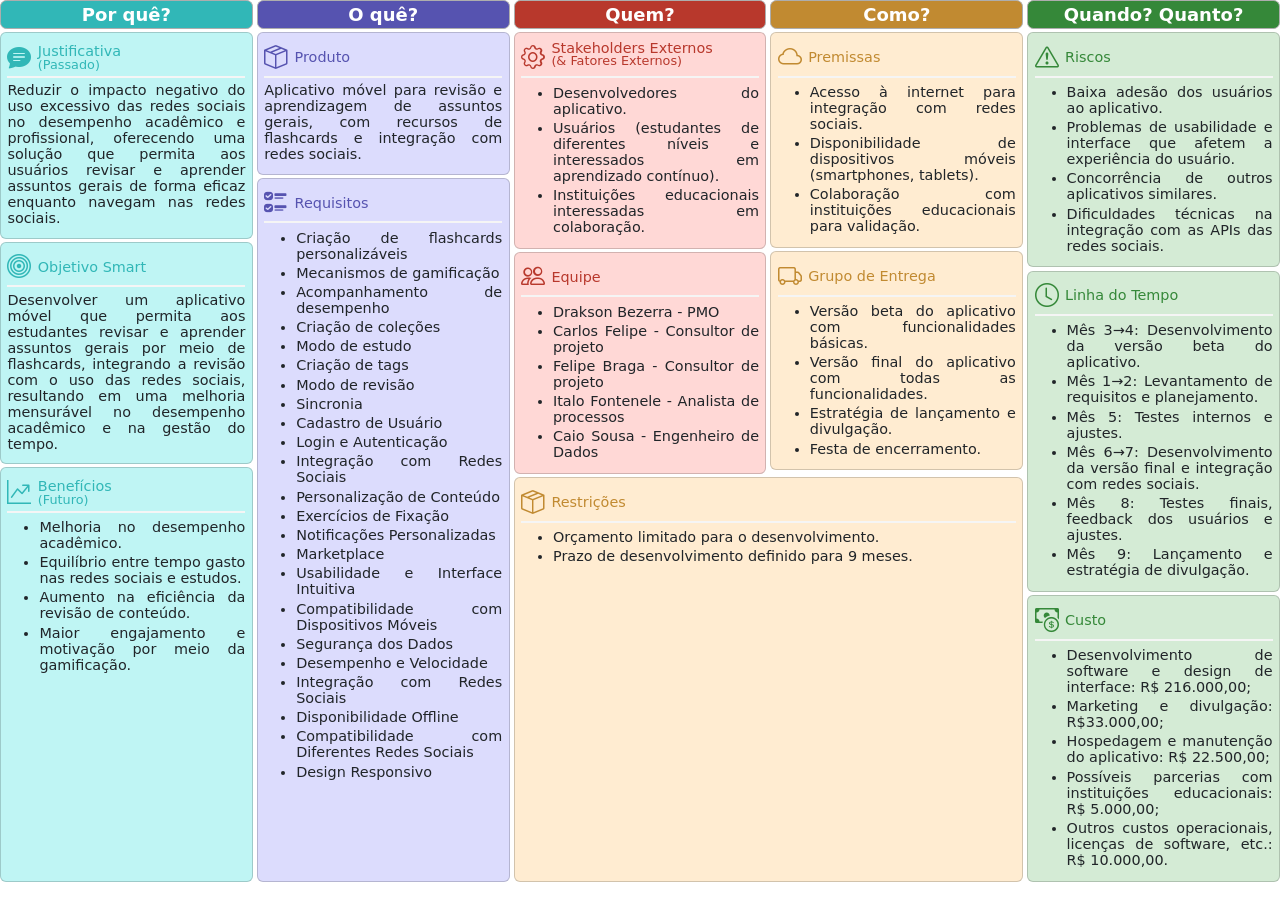
==== commit b3b51aa2: "Update index.html Adição do Caio" ====
--- a/index.html
+++ b/index.html
@@ -173,6 +173,7 @@
 								<li>Carlos Felipe - Consultor de projeto</li>
 								<li>Felipe Braga - Consultor de projeto</li>
 								<li>Italo Fontenele - Analista de processos</li>
+								<li>Caio Sousa - Engenheiro de Dados</li>
 							</ul>
 						</div>
 					</div>
@@ -317,4 +318,4 @@
 		</script>
 </body>
 
-</html>+</html>
